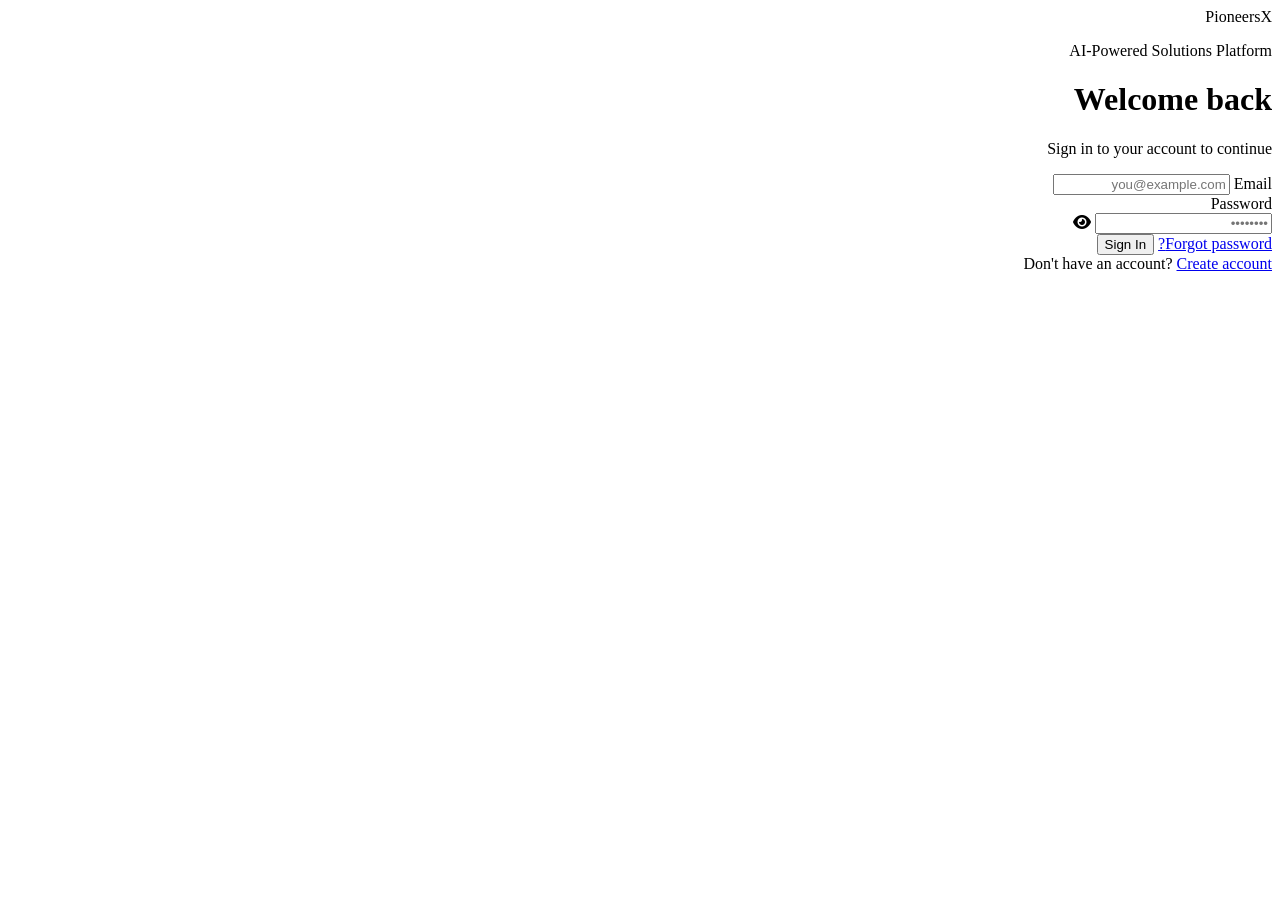
==== dashboard/index.html @ 53d02229 "Include config.js in index.html Added a script tag to include config.js for configuration settings." ====
<!DOCTYPE html>
<html lang="en">
<head>
    <meta charset="UTF-8">
    <meta name="viewport" content="width=device-width, initial-scale=1.0">
    <title>Sign In - PioneersX</title>
    
    <link rel="icon" type="image/svg+xml" href="data:image/svg+xml,%3Csvg xmlns='http://www.w3.org/2000/svg' viewBox='0 0 100 100'%3E%3Ctext x='50' y='80' font-family='Arial Black,sans-serif' font-size='90' font-weight='900' text-anchor='middle' fill='%23ff1e1e'%3EX%3C/text%3E%3C/svg%3E">
    
    <link rel="stylesheet" href="https://cdnjs.cloudflare.com/ajax/libs/font-awesome/6.5.1/css/all.min.css">
    <link rel="stylesheet" href="css/dashboard.css">
</head>
<body>
    <div class="auth-page">
        <div class="auth-container">
            <div class="auth-card">
                <div class="auth-header">
                    <div class="auth-logo">Pioneers<span class="x">X</span></div>
                    <p class="auth-tagline">AI-Powered Solutions Platform</p>
                </div>
                
                <div class="auth-title">
                    <h1>Welcome back</h1>
                    <p>Sign in to your account to continue</p>
                </div>
                
                <div class="alert" id="alert"></div>
                
                <form id="loginForm">
                    <div class="form-group">
                        <label class="form-label">Email</label>
                        <input type="email" class="form-input" id="email" placeholder="you@example.com" required>
                    </div>
                    
                    <div class="form-group">
                        <label class="form-label">Password</label>
                        <div class="input-wrapper">
                            <input type="password" class="form-input" id="password" placeholder="••••••••" required>
                            <span class="input-icon" onclick="togglePassword()">
                                <i class="fas fa-eye" id="eyeIcon"></i>
                            </span>
                        </div>
                    </div>
                    
                    <a href="forgot-password.html" class="forgot-link">Forgot password?</a>
                    
                    <button type="submit" class="btn btn-primary btn-block" id="submitBtn">Sign In</button>
                </form>
                
                <div class="auth-footer">
                    Don't have an account? <a href="register.html">Create account</a>
                </div>
            </div>
        </div>
    </div>
    
    <script src="../config.js"></script>
    <script src="js/api.js"></script>
    <script>
        // 1. Redirect if already logged in
        if (API.isLoggedIn()) {
            window.location.href = 'dashboard.html';
        }
        
        // 2. Password visibility toggle
        function togglePassword() {
            const input = document.getElementById('password');
            const icon = document.getElementById('eyeIcon');
            if (input.type === 'password') {
                input.type = 'text';
                icon.classList.replace('fa-eye', 'fa-eye-slash');
            } else {
                input.type = 'password';
                icon.classList.replace('fa-eye-slash', 'fa-eye');
            }
        }
        
        // 3. Robust Alert display
        function showAlert(message, type = 'error') {
            const alert = document.getElementById('alert');
            alert.className = `alert alert-${type} show`;
            alert.innerHTML = `<i class="fas fa-${type === 'error' ? 'exclamation-circle' : 'check-circle'}"></i> ${message}`;
        }
        
        // 4. Form submission handler
        document.getElementById('loginForm').addEventListener('submit', async (e) => {
            e.preventDefault(); // Stop the page from refreshing
            
            const btn = document.getElementById('submitBtn');
            const emailInput = document.getElementById('email');
            const passwordInput = document.getElementById('password');

            // CRITICAL FIX: Removing spaces and forcing lowercase for the email payload
            const cleanEmail = emailInput.value.trim().toLowerCase();
            const password = passwordInput.value;

            // UI Loading state
            btn.disabled = true;
            btn.innerHTML = '<span class="spinner"></span> Signing in...';
            
            try {
                // Call API using the fixed login method
                const result = await API.login(cleanEmail, password);
                
                if (result.success) {
                    showAlert('Login successful! Redirecting...', 'success');
                    setTimeout(() => window.location.href = 'dashboard.html', 800);
                } else {
                    // Show ACTUAL error from server (e.g., "Account Locked" or "Invalid credentials")
                    showAlert(result.message || 'Invalid email or password');
                    btn.disabled = false;
                    btn.innerHTML = 'Sign In';
                }
            } catch (err) {
                console.error("Critical Login Error:", err);
                showAlert("Connection failed. Please check your internet.");
                btn.disabled = false;
                btn.innerHTML = 'Sign In';
            }
        });
    </script>
</body>
</html>
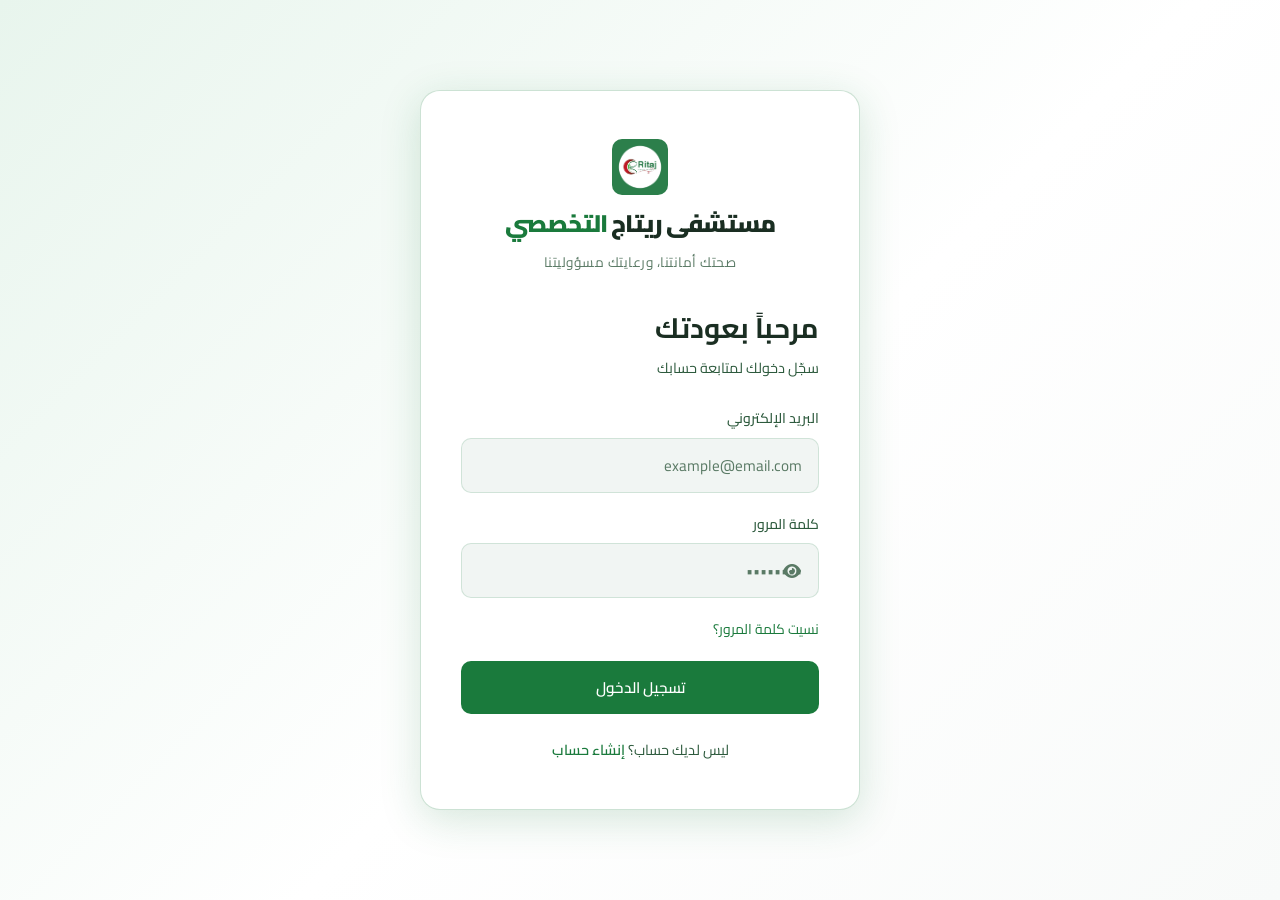
==== commit 34952f6b: "Translate login page to Arabic and update styles" ====
--- a/dashboard/index.html
+++ b/dashboard/index.html
@@ -1,123 +1,125 @@
-<!DOCTYPE html>
-<html lang="en">
-<head>
-    <meta charset="UTF-8">
-    <meta name="viewport" content="width=device-width, initial-scale=1.0">
-    <title>Sign In - PioneersX</title>
-    
-    <link rel="icon" type="image/svg+xml" href="data:image/svg+xml,%3Csvg xmlns='http://www.w3.org/2000/svg' viewBox='0 0 100 100'%3E%3Ctext x='50' y='80' font-family='Arial Black,sans-serif' font-size='90' font-weight='900' text-anchor='middle' fill='%23ff1e1e'%3EX%3C/text%3E%3C/svg%3E">
-    
-    <link rel="stylesheet" href="https://cdnjs.cloudflare.com/ajax/libs/font-awesome/6.5.1/css/all.min.css">
-    <link rel="stylesheet" href="css/dashboard.css">
+<html lang="ar" dir="rtl"><head><style>body {transition: opacity ease-in 0.2s; }
+body[unresolved] {opacity: 0; display: block; overflow: hidden; position: relative; }
+</style>
+<meta charset="UTF-8">
+<meta name="viewport" content="width=device-width, initial-scale=1.0">
+<title>مستشفى ريتاج التخصصي - صحتك أمانتنا، ورعايتك مسؤوليتنا</title>
+
+<link rel="icon" type="image/png" href="../assets/Logo.jpg">
+<link rel="stylesheet" href="https://cdnjs.cloudflare.com/ajax/libs/font-awesome/6.5.1/css/all.min.css">
+<link href="https://fonts.googleapis.com/css2?family=Cairo:wght@400;600;700;900&amp;display=swap" rel="stylesheet">
+<link rel="stylesheet" href="css/dashboard.css">
+<style>body{font-family:'Cairo',sans-serif;}</style>
 </head>
 <body>
-    <div class="auth-page">
-        <div class="auth-container">
-            <div class="auth-card">
-                <div class="auth-header">
-                    <div class="auth-logo">Pioneers<span class="x">X</span></div>
-                    <p class="auth-tagline">AI-Powered Solutions Platform</p>
-                </div>
-                
-                <div class="auth-title">
-                    <h1>Welcome back</h1>
-                    <p>Sign in to your account to continue</p>
-                </div>
-                
-                <div class="alert" id="alert"></div>
-                
-                <form id="loginForm">
-                    <div class="form-group">
-                        <label class="form-label">Email</label>
-                        <input type="email" class="form-input" id="email" placeholder="you@example.com" required>
-                    </div>
-                    
-                    <div class="form-group">
-                        <label class="form-label">Password</label>
-                        <div class="input-wrapper">
-                            <input type="password" class="form-input" id="password" placeholder="••••••••" required>
-                            <span class="input-icon" onclick="togglePassword()">
-                                <i class="fas fa-eye" id="eyeIcon"></i>
-                            </span>
-                        </div>
-                    </div>
-                    
-                    <a href="forgot-password.html" class="forgot-link">Forgot password?</a>
-                    
-                    <button type="submit" class="btn btn-primary btn-block" id="submitBtn">Sign In</button>
-                </form>
-                
-                <div class="auth-footer">
-                    Don't have an account? <a href="register.html">Create account</a>
-                </div>
-            </div>
-        </div>
-    </div>
-    
-    <script src="../config.js"></script>
-    <script src="js/api.js"></script>
-    <script>
-        // 1. Redirect if already logged in
-        if (API.isLoggedIn()) {
-            window.location.href = 'dashboard.html';
-        }
-        
-        // 2. Password visibility toggle
-        function togglePassword() {
-            const input = document.getElementById('password');
-            const icon = document.getElementById('eyeIcon');
-            if (input.type === 'password') {
-                input.type = 'text';
-                icon.classList.replace('fa-eye', 'fa-eye-slash');
-            } else {
-                input.type = 'password';
-                icon.classList.replace('fa-eye-slash', 'fa-eye');
-            }
-        }
-        
-        // 3. Robust Alert display
-        function showAlert(message, type = 'error') {
-            const alert = document.getElementById('alert');
-            alert.className = `alert alert-${type} show`;
-            alert.innerHTML = `<i class="fas fa-${type === 'error' ? 'exclamation-circle' : 'check-circle'}"></i> ${message}`;
-        }
-        
-        // 4. Form submission handler
-        document.getElementById('loginForm').addEventListener('submit', async (e) => {
-            e.preventDefault(); // Stop the page from refreshing
-            
-            const btn = document.getElementById('submitBtn');
-            const emailInput = document.getElementById('email');
-            const passwordInput = document.getElementById('password');
+<div class="auth-page">
+<div class="auth-container">
+<div class="auth-card">
+<div class="auth-header">
+<img src="../assets/Logo.jpg" alt="ريتاج" style="height:56px;object-fit:contain;margin-bottom:10px;border-radius:10px;">
+<div class="auth-logo" style="font-size:1.5rem;">مستشفى ريتاج <span class="x">التخصصي</span></div>
+<p class="auth-tagline">صحتك أمانتنا، ورعايتك مسؤوليتنا</p>
+</div>
 
-            // CRITICAL FIX: Removing spaces and forcing lowercase for the email payload
-            const cleanEmail = emailInput.value.trim().toLowerCase();
-            const password = passwordInput.value;
+<div class="auth-title">
+<h1>مرحباً بعودتك</h1>
+<p>سجّل دخولك لمتابعة حسابك</p>
+</div>
 
-            // UI Loading state
-            btn.disabled = true;
-            btn.innerHTML = '<span class="spinner"></span> Signing in...';
-            
-            try {
-                // Call API using the fixed login method
-                const result = await API.login(cleanEmail, password);
-                
-                if (result.success) {
-                    showAlert('Login successful! Redirecting...', 'success');
-                    setTimeout(() => window.location.href = 'dashboard.html', 800);
-                } else {
-                    // Show ACTUAL error from server (e.g., "Account Locked" or "Invalid credentials")
-                    showAlert(result.message || 'Invalid email or password');
-                    btn.disabled = false;
-                    btn.innerHTML = 'Sign In';
-                }
-            } catch (err) {
-                console.error("Critical Login Error:", err);
-                showAlert("Connection failed. Please check your internet.");
-                btn.disabled = false;
-                btn.innerHTML = 'Sign In';
-            }
-        });
-    </script>
-</body>
-</html>
+<div class="alert" id="alert"></div>
+
+<form id="loginForm">
+<div class="form-group">
+<label class="form-label">البريد الإلكتروني</label>
+<input type="email" class="form-input" id="email" placeholder="example@email.com" required>
+</div>
+
+<div class="form-group">
+<label class="form-label">كلمة المرور</label>
+<div class="input-wrapper">
+<input type="password" class="form-input" id="password" placeholder="••••••••" required>
+<span class="input-icon" onclick="togglePassword()">
+<i class="fas fa-eye" id="eyeIcon"></i>
+</span>
+</div>
+</div>
+
+<a href="forgot-password.html" class="forgot-link">نسيت كلمة المرور؟</a>
+
+<button type="submit" class="btn btn-primary btn-block" id="submitBtn">تسجيل الدخول</button>
+</form>
+
+<div class="auth-footer">
+ليس لديك حساب؟ <a href="register.html">إنشاء حساب</a>
+</div>
+</div>
+</div>
+</div>
+
+<script src="../config.js"></script>
+<script src="js/api.js"></script>
+<script>
+// 1. Redirect if already logged in
+if (API.isLoggedIn()) {
+window.location.href = 'dashboard.html';
+}
+
+// 2. Password visibility toggle
+function togglePassword() {
+const input = document.getElementById('password');
+const icon = document.getElementById('eyeIcon');
+if (input.type === 'password') {
+input.type = 'text';
+icon.classList.replace('fa-eye', 'fa-eye-slash');
+} else {
+input.type = 'password';
+icon.classList.replace('fa-eye-slash', 'fa-eye');
+}
+}
+
+// 3. Robust Alert display
+function showAlert(message, type = 'error') {
+const alert = document.getElementById('alert');
+alert.className = `alert alert-${type} show`;
+alert.innerHTML = `<i class="fas fa-${type === 'error' ? 'exclamation-circle' : 'check-circle'}"></i> ${message}`;
+}
+
+// 4. Form submission handler
+document.getElementById('loginForm').addEventListener('submit', async (e) => {
+e.preventDefault(); // Stop the page from refreshing
+
+const btn = document.getElementById('submitBtn');
+const emailInput = document.getElementById('email');
+const passwordInput = document.getElementById('password');
+
+// CRITICAL FIX: Removing spaces and forcing lowercase for the email payload
+const cleanEmail = emailInput.value.trim().toLowerCase();
+const password = passwordInput.value;
+
+// UI Loading state
+btn.disabled = true;
+btn.innerHTML = '<span class="spinner"></span> جارِ تسجيل الدخول...';
+
+try {
+// Call API using the fixed login method
+const result = await API.login(cleanEmail, password);
+
+if (result.success) {
+showAlert('تم تسجيل الدخول بنجاح! جارِ التحويل...', 'success');
+setTimeout(() => window.location.href = 'dashboard.html', 800);
+} else {
+// Show ACTUAL error from server (e.g., "Account Locked" or "Invalid credentials")
+showAlert(result.message || 'البريد الإلكتروني أو كلمة المرور غير صحيحة');
+btn.disabled = false;
+btn.innerHTML = 'تسجيل الدخول';
+}
+} catch (err) {
+console.error("Critical Login Error:", err);
+showAlert("حدث خطأ في الاتصال. تحقق من الإنترنت.");
+btn.disabled = false;
+btn.innerHTML = 'تسجيل الدخول';
+}
+});
+</script>
+
+</body></html>
--- a/dashboard/css/dashboard.css
+++ b/dashboard/css/dashboard.css
@@ -0,0 +1,1265 @@
+/* ===================================
+   PIONEERSX DASHBOARD V2
+   ChatGPT/Claude Inspired Design
+   =================================== */
+
+@import url('https://fonts.googleapis.com/css2?family=Inter:wght@300;400;500;600;700;800;900&display=swap');
+
+:root {
+    /* Brand Colors — Ritaj Hospital (green/red medical theme) */
+    --primary: #1a7a3c;
+    --primary-dark: #145e2e;
+    --primary-light: #2fa860;
+    --primary-glow: rgba(26, 122, 60, 0.35);
+    
+    /* Background Layers */
+    --bg-primary: #f8faf9;
+    --bg-secondary: #ffffff;
+    --bg-tertiary: #f1f5f3;
+    --bg-elevated: #ffffff;
+    --bg-hover: #e8f5ed;
+    --bg-active: #dcefe3;
+    
+    /* Text Colors */
+    --text-primary: #1a2e22;
+    --text-secondary: #2d5a3d;
+    --text-muted: #5a7a65;
+    --text-disabled: #a9c2b0;
+    
+    /* Borders */
+    --border: rgba(26, 122, 60, 0.15);
+    --border-light: rgba(26, 122, 60, 0.22);
+    --border-focus: var(--primary);
+    
+    /* Status Colors */
+    --success: #22c55e;
+    --warning: #eab308;
+    --error: #c0392b;
+    --info: #3b82f6;
+    
+    /* Layout */
+    --sidebar-width: 260px;
+    --header-height: 56px;
+    
+    /* Radius */
+    --radius-xs: 4px;
+    --radius-sm: 6px;
+    --radius-md: 10px;
+    --radius-lg: 14px;
+    --radius-xl: 20px;
+    --radius-full: 9999px;
+    
+    /* Shadows */
+    --shadow-sm: 0 2px 8px rgba(26, 122, 60, 0.08);
+    --shadow-md: 0 4px 20px rgba(26, 122, 60, 0.12);
+    --shadow-lg: 0 10px 40px rgba(26, 122, 60, 0.18);
+    --shadow-glow: 0 0 40px var(--primary-glow);
+    
+    /* Transitions */
+    --transition-fast: 0.15s ease;
+    --transition-normal: 0.25s ease;
+    --transition-slow: 0.4s ease;
+}
+
+/* Reset & Base */
+*, *::before, *::after {
+    margin: 0;
+    padding: 0;
+    box-sizing: border-box;
+}
+
+html {
+    scroll-behavior: smooth;
+    -webkit-font-smoothing: antialiased;
+    -moz-osx-font-smoothing: grayscale;
+}
+
+body {
+    font-family: 'Inter', -apple-system, BlinkMacSystemFont, 'Segoe UI', sans-serif;
+    background: var(--bg-primary);
+    color: var(--text-primary);
+    line-height: 1.6;
+    min-height: 100vh;
+    overflow-x: hidden;
+}
+
+/* Custom Scrollbar */
+::-webkit-scrollbar { width: 6px; height: 6px; }
+::-webkit-scrollbar-track { background: transparent; }
+::-webkit-scrollbar-thumb { background: var(--bg-active); border-radius: 3px; }
+::-webkit-scrollbar-thumb:hover { background: var(--text-muted); }
+
+/* Links */
+a { color: inherit; text-decoration: none; transition: color var(--transition-fast); }
+
+/* Selection */
+::selection { background: var(--primary); color: white; }
+
+/* ===================================
+   DASHBOARD LAYOUT
+   =================================== */
+.app {
+    display: flex;
+    min-height: 100vh;
+}
+
+/* Sidebar */
+.sidebar {
+    width: var(--sidebar-width);
+    background: var(--bg-secondary);
+    border-right: 1px solid var(--border);
+    display: flex;
+    flex-direction: column;
+    position: fixed;
+    left: 0;
+    top: 0;
+    height: 100vh;
+    z-index: 100;
+    transition: transform var(--transition-normal);
+}
+
+.sidebar.collapsed {
+    transform: translateX(-100%);
+}
+
+/* Sidebar Header */
+.sidebar-header {
+    padding: 16px 20px;
+    border-bottom: 1px solid var(--border);
+    display: flex;
+    align-items: center;
+    justify-content: space-between;
+    min-height: var(--header-height);
+}
+
+.sidebar-brand {
+    display: flex;
+    align-items: center;
+    gap: 0;
+}
+
+.brand-logo {
+    display: none !important;
+}
+
+.brand-text {
+    font-size: 1.5rem;
+    font-weight: 700;
+    letter-spacing: -0.3px;
+}
+
+.brand-text .x {
+    color: var(--primary);
+}
+
+.sidebar-close {
+    width: 32px;
+    height: 32px;
+    display: none;
+    align-items: center;
+    justify-content: center;
+    background: var(--bg-elevated);
+    border: none;
+    border-radius: var(--radius-sm);
+    color: var(--text-secondary);
+    cursor: pointer;
+}
+
+.sidebar-close:hover {
+    background: var(--bg-hover);
+    color: var(--text-primary);
+}
+
+/* Sidebar Navigation */
+.sidebar-nav {
+    flex: 1;
+    padding: 16px 12px;
+    overflow-y: auto;
+}
+
+.nav-group {
+    margin-bottom: 24px;
+}
+
+.nav-group-title {
+    font-size: 0.7rem;
+    font-weight: 600;
+    text-transform: uppercase;
+    letter-spacing: 0.8px;
+    color: var(--text-muted);
+    padding: 0 12px;
+    margin-bottom: 8px;
+}
+
+.nav-item {
+    display: flex;
+    align-items: center;
+    gap: 12px;
+    padding: 10px 12px;
+    border-radius: var(--radius-md);
+    color: var(--text-secondary);
+    font-size: 0.9rem;
+    font-weight: 500;
+    transition: all var(--transition-fast);
+    margin-bottom: 2px;
+}
+
+.nav-item:hover {
+    background: var(--bg-elevated);
+    color: var(--text-primary);
+}
+
+.nav-item.active {
+    background: var(--bg-elevated);
+    color: var(--primary);
+}
+
+.nav-item i {
+    width: 20px;
+    font-size: 1rem;
+    text-align: center;
+    opacity: 0.8;
+}
+
+.nav-item.active i {
+    opacity: 1;
+}
+
+.nav-badge {
+    margin-left: auto;
+    background: var(--primary);
+    color: white;
+    font-size: 0.65rem;
+    font-weight: 600;
+    padding: 2px 8px;
+    border-radius: var(--radius-full);
+}
+
+/* Sidebar Footer */
+.sidebar-footer {
+    padding: 16px;
+    border-top: 1px solid var(--border);
+}
+
+.user-menu {
+    display: flex;
+    align-items: center;
+    gap: 12px;
+    padding: 10px 12px;
+    background: var(--bg-elevated);
+    border-radius: var(--radius-md);
+    cursor: pointer;
+    transition: background var(--transition-fast);
+}
+
+.user-menu:hover {
+    background: var(--bg-hover);
+}
+
+.user-avatar {
+    width: 36px;
+    height: 36px;
+    background: linear-gradient(135deg, var(--primary), #2fa860);
+    border-radius: var(--radius-full);
+    display: flex;
+    align-items: center;
+    justify-content: center;
+    font-weight: 700;
+    font-size: 0.9rem;
+    color: white;
+    flex-shrink: 0;
+}
+
+.user-details {
+    flex: 1;
+    min-width: 0;
+}
+
+.user-name {
+    font-size: 0.875rem;
+    font-weight: 600;
+    white-space: nowrap;
+    overflow: hidden;
+    text-overflow: ellipsis;
+}
+
+.user-email {
+    font-size: 0.75rem;
+    color: var(--text-muted);
+    whitespace: nowrap;
+    overflow: hidden;
+    text-overflow: ellipsis;
+}
+
+.user-menu-icon {
+    color: var(--text-muted);
+    font-size: 0.8rem;
+}
+
+/* Main Content Area */
+.main {
+    flex: 1;
+    margin-left: var(--sidebar-width);
+    display: flex;
+    flex-direction: column;
+    min-height: 100vh;
+    transition: margin-left var(--transition-normal);
+}
+
+.sidebar.collapsed + .main {
+    margin-left: 0;
+}
+
+/* Header */
+.header {
+    height: var(--header-height);
+    background: var(--bg-secondary);
+    border-bottom: 1px solid var(--border);
+    display: flex;
+    align-items: center;
+    justify-content: space-between;
+    padding: 0 24px;
+    position: sticky;
+    top: 0;
+    z-index: 50;
+}
+
+.header-left {
+    display: flex;
+    align-items: center;
+    gap: 16px;
+}
+
+.menu-toggle {
+    display: none;
+    width: 36px;
+    height: 36px;
+    align-items: center;
+    justify-content: center;
+    background: transparent;
+    border: none;
+    border-radius: var(--radius-sm);
+    color: var(--text-primary);
+    cursor: pointer;
+    transition: background var(--transition-fast);
+}
+
+.menu-toggle:hover {
+    background: var(--bg-elevated);
+}
+
+.page-title {
+    font-size: 1rem;
+    font-weight: 600;
+}
+
+.header-right {
+    display: flex;
+    align-items: center;
+    gap: 8px;
+}
+
+.header-btn {
+    width: 36px;
+    height: 36px;
+    display: flex;
+    align-items: center;
+    justify-content: center;
+    background: transparent;
+    border: none;
+    border-radius: var(--radius-sm);
+    color: var(--text-secondary);
+    cursor: pointer;
+    transition: all var(--transition-fast);
+    position: relative;
+}
+
+.header-btn:hover {
+    background: var(--bg-elevated);
+    color: var(--text-primary);
+}
+
+.header-btn .badge {
+    position: absolute;
+    top: 4px;
+    right: 4px;
+    width: 8px;
+    height: 8px;
+    background: var(--primary);
+    border-radius: var(--radius-full);
+}
+
+/* Content */
+.content {
+    flex: 1;
+    padding: 28px;
+    max-width: 1200px;
+    width: 100%;
+    margin: 0 auto;
+}
+
+/* Welcome Section */
+.welcome {
+    margin-bottom: 32px;
+}
+
+.welcome-title {
+    font-size: 1.75rem;
+    font-weight: 700;
+    margin-bottom: 8px;
+    display: flex;
+    align-items: center;
+    gap: 12px;
+}
+
+.welcome-subtitle {
+    color: var(--text-secondary);
+    font-size: 0.95rem;
+}
+
+/* Stats Grid */
+.stats-grid {
+    display: grid;
+    grid-template-columns: repeat(3, 1fr);
+    gap: 20px;
+    margin-bottom: 28px;
+}
+
+.stat-card {
+    background: var(--bg-secondary);
+    border: 1px solid var(--border);
+    border-radius: var(--radius-lg);
+    padding: 22px;
+    transition: all var(--transition-fast);
+}
+
+.stat-card:hover {
+    border-color: var(--border-light);
+    transform: translateY(-2px);
+}
+
+.stat-header {
+    display: flex;
+    align-items: center;
+    justify-content: space-between;
+    margin-bottom: 14px;
+}
+
+.stat-icon {
+    width: 42px;
+    height: 42px;
+    background: rgba(26, 122, 60, 0.1);
+    border-radius: var(--radius-md);
+    display: flex;
+    align-items: center;
+    justify-content: center;
+    color: var(--primary);
+    font-size: 1.1rem;
+}
+
+.stat-icon.green { background: rgba(34, 197, 94, 0.1); color: var(--success); }
+.stat-icon.yellow { background: rgba(234, 179, 8, 0.1); color: var(--warning); }
+.stat-icon.blue { background: rgba(59, 130, 246, 0.1); color: var(--info); }
+
+.stat-value {
+    font-size: 1.75rem;
+    font-weight: 700;
+    margin-bottom: 4px;
+}
+
+.stat-label {
+    font-size: 0.85rem;
+    color: var(--text-secondary);
+}
+
+/* Cards */
+.card {
+    background: var(--bg-secondary);
+    border: 1px solid var(--border);
+    border-radius: var(--radius-lg);
+    margin-bottom: 24px;
+    overflow: hidden;
+}
+
+.card-header {
+    padding: 18px 22px;
+    border-bottom: 1px solid var(--border);
+    display: flex;
+    align-items: center;
+    justify-content: space-between;
+}
+
+.card-title {
+    font-size: 0.95rem;
+    font-weight: 600;
+    display: flex;
+    align-items: center;
+    gap: 10px;
+}
+
+.card-title i {
+    color: var(--primary);
+    font-size: 1rem;
+}
+
+.card-body {
+    padding: 22px;
+}
+
+/* Quick Actions Grid */
+.actions-grid {
+    display: grid;
+    grid-template-columns: repeat(4, 1fr);
+    gap: 16px;
+}
+
+.action-card {
+    background: var(--bg-tertiary);
+    border: 1px solid var(--border);
+    border-radius: var(--radius-md);
+    padding: 20px 16px;
+    text-align: center;
+    cursor: pointer;
+    transition: all var(--transition-fast);
+}
+
+.action-card:hover {
+    background: var(--bg-hover);
+    border-color: var(--primary);
+    transform: translateY(-3px);
+    box-shadow: 0 10px 30px rgba(0, 0, 0, 0.3);
+}
+
+.action-icon {
+    width: 48px;
+    height: 48px;
+    background: rgba(26, 122, 60, 0.1);
+    border-radius: var(--radius-md);
+    display: flex;
+    align-items: center;
+    justify-content: center;
+    margin: 0 auto 14px;
+    color: var(--primary);
+    font-size: 1.25rem;
+    transition: all var(--transition-fast);
+}
+
+.action-card:hover .action-icon {
+    background: var(--primary);
+    color: white;
+}
+
+.action-title {
+    font-size: 0.9rem;
+    font-weight: 600;
+    margin-bottom: 4px;
+}
+
+.action-desc {
+    font-size: 0.75rem;
+    color: var(--text-muted);
+}
+
+/* Product Cards */
+.products-grid {
+    display: grid;
+    grid-template-columns: repeat(2, 1fr);
+    gap: 20px;
+}
+
+.product-card {
+    background: linear-gradient(135deg, var(--bg-tertiary) 0%, var(--bg-secondary) 100%);
+    border: 1px solid var(--border);
+    border-radius: var(--radius-lg);
+    padding: 26px;
+    position: relative;
+    overflow: hidden;
+    transition: all var(--transition-normal);
+}
+
+.product-card::before {
+    content: '';
+    position: absolute;
+    top: 0;
+    left: 0;
+    right: 0;
+    height: 3px;
+    background: linear-gradient(90deg, var(--primary), #ff6b6b);
+    opacity: 0;
+    transition: opacity var(--transition-fast);
+}
+
+.product-card:hover {
+    border-color: var(--primary);
+    transform: translateY(-5px);
+    box-shadow: var(--shadow-lg);
+}
+
+.product-card:hover::before {
+    opacity: 1;
+}
+
+.product-header {
+    display: flex;
+    align-items: center;
+    justify-content: space-between;
+    margin-bottom: 14px;
+}
+
+.product-icon {
+    width: 48px;
+    height: 48px;
+    background: var(--bg-primary);
+    border-radius: var(--radius-md);
+    display: flex;
+    align-items: center;
+    justify-content: center;
+    font-size: 1.3rem;
+    color: var(--primary);
+}
+
+.product-badge {
+    background: var(--primary);
+    color: white;
+    font-size: 0.65rem;
+    font-weight: 600;
+    padding: 4px 10px;
+    border-radius: var(--radius-full);
+    text-transform: uppercase;
+    letter-spacing: 0.3px;
+}
+
+.product-name {
+    font-size: 1.25rem;
+    font-weight: 700;
+    margin-bottom: 8px;
+}
+
+.product-name .x {
+    color: var(--primary);
+}
+
+.product-desc {
+    font-size: 0.875rem;
+    color: var(--text-secondary);
+    margin-bottom: 18px;
+    line-height: 1.6;
+}
+
+.product-features {
+    display: flex;
+    flex-wrap: wrap;
+    gap: 8px;
+    margin-bottom: 20px;
+}
+
+.product-feature {
+    background: var(--bg-primary);
+    padding: 5px 12px;
+    border-radius: var(--radius-sm);
+    font-size: 0.75rem;
+    color: var(--text-secondary);
+}
+
+.product-footer {
+    display: flex;
+    align-items: center;
+    justify-content: space-between;
+}
+
+.product-price {
+    display: flex;
+    align-items: baseline;
+    gap: 2px;
+    line-height: 1;
+}
+
+.price-small {
+    font-size: 1rem;
+    color: var(--text-muted);
+    font-weight: 500;
+}
+
+.price-big {
+    font-size: 2.8rem;
+    color: var(--primary);
+    font-weight: 800;
+    margin: 0 2px;
+    line-height: 1;
+}
+
+/* Form Elements */
+.form-group {
+    margin-bottom: 20px;
+}
+
+.form-label {
+    display: block;
+    font-size: 0.875rem;
+    font-weight: 500;
+    color: var(--text-secondary);
+    margin-bottom: 8px;
+}
+
+.form-input {
+    width: 100%;
+    padding: 12px 16px;
+    background: var(--bg-tertiary);
+    border: 1px solid var(--border);
+    border-radius: var(--radius-md);
+    color: var(--text-primary);
+    font-size: 0.95rem;
+    font-family: inherit;
+    transition: all var(--transition-fast);
+}
+
+.form-input:hover {
+    border-color: var(--border-light);
+}
+
+.form-input:focus {
+    outline: none;
+    border-color: var(--primary);
+    box-shadow: 0 0 0 3px rgba(26, 122, 60, 0.15);
+}
+
+.form-input::placeholder {
+    color: var(--text-muted);
+}
+
+.form-input:disabled {
+    opacity: 0.5;
+    cursor: not-allowed;
+}
+
+.form-row {
+    display: grid;
+    grid-template-columns: 1fr 1fr;
+    gap: 12px;
+}
+
+.input-wrapper {
+    position: relative;
+}
+
+.input-icon {
+    position: absolute;
+    right: 14px;
+    top: 50%;
+    transform: translateY(-50%);
+    color: var(--text-muted);
+    cursor: pointer;
+    padding: 4px;
+    transition: color var(--transition-fast);
+}
+
+.input-icon:hover {
+    color: var(--text-primary);
+}
+
+/* Buttons */
+.btn {
+    display: inline-flex;
+    align-items: center;
+    justify-content: center;
+    gap: 8px;
+    padding: 12px 24px;
+    border-radius: var(--radius-md);
+    font-size: 0.95rem;
+    font-weight: 600;
+    font-family: inherit;
+    cursor: pointer;
+    transition: all var(--transition-fast);
+    border: none;
+    text-decoration: none;
+    white-space: nowrap;
+}
+
+.btn-primary {
+    background: var(--primary);
+    color: white;
+}
+
+.btn-primary:hover:not(:disabled) {
+    background: var(--primary-dark);
+    box-shadow: var(--shadow-glow);
+    transform: translateY(-1px);
+}
+
+.btn-primary:active {
+    transform: translateY(0);
+}
+
+.btn-primary:disabled {
+    opacity: 0.5;
+    cursor: not-allowed;
+    transform: none;
+    box-shadow: none;
+}
+
+.btn-secondary {
+    background: var(--bg-elevated);
+    color: var(--text-primary);
+    border: 1px solid var(--border);
+}
+
+.btn-secondary:hover:not(:disabled) {
+    background: var(--bg-hover);
+    border-color: var(--border-light);
+}
+
+.btn-ghost {
+    background: transparent;
+    color: var(--text-secondary);
+}
+
+.btn-ghost:hover {
+    background: var(--bg-elevated);
+    color: var(--text-primary);
+}
+
+.btn-block { width: 100%; }
+.btn-sm { padding: 8px 16px; font-size: 0.875rem; }
+
+/* Alert Messages */
+.alert {
+    padding: 14px 16px;
+    border-radius: var(--radius-md);
+    font-size: 0.9rem;
+    display: none;
+    align-items: center;
+    gap: 10px;
+    margin-bottom: 20px;
+}
+
+.alert.show { display: flex; }
+
+.alert-error {
+    background: rgba(239, 68, 68, 0.1);
+    border: 1px solid rgba(239, 68, 68, 0.2);
+    color: #fca5a5;
+}
+
+.alert-success {
+    background: rgba(34, 197, 94, 0.1);
+    border: 1px solid rgba(34, 197, 94, 0.2);
+    color: #86efac;
+}
+
+/* Profile */
+.profile-header {
+    display: flex;
+    align-items: center;
+    gap: 24px;
+    margin-bottom: 32px;
+}
+
+.profile-avatar {
+    width: 90px;
+    height: 90px;
+    background: linear-gradient(135deg, var(--primary), #ff6b6b);
+    border-radius: var(--radius-full);
+    display: flex;
+    align-items: center;
+    justify-content: center;
+    font-size: 2rem;
+    font-weight: 700;
+    color: white;
+}
+
+.profile-info h1 {
+    font-size: 1.5rem;
+    font-weight: 700;
+    margin-bottom: 4px;
+}
+
+.profile-info p {
+    color: var(--text-secondary);
+    font-size: 0.95rem;
+}
+
+.profile-badges {
+    display: flex;
+    gap: 8px;
+    margin-top: 10px;
+}
+
+.profile-badge {
+    background: var(--bg-elevated);
+    padding: 4px 12px;
+    border-radius: var(--radius-full);
+    font-size: 0.75rem;
+    color: var(--text-secondary);
+}
+
+.profile-badge.verified {
+    background: rgba(34, 197, 94, 0.1);
+    color: var(--success);
+}
+
+.profile-grid {
+    display: grid;
+    grid-template-columns: repeat(2, 1fr);
+    gap: 24px;
+}
+
+/* Empty State */
+.empty-state {
+    text-align: center;
+    padding: 48px 24px;
+}
+
+.empty-state-icon {
+    width: 64px;
+    height: 64px;
+    background: var(--bg-elevated);
+    border-radius: var(--radius-full);
+    display: flex;
+    align-items: center;
+    justify-content: center;
+    margin: 0 auto 20px;
+    color: var(--text-muted);
+    font-size: 1.5rem;
+}
+
+.empty-state-title {
+    font-size: 1.1rem;
+    font-weight: 600;
+    margin-bottom: 8px;
+}
+
+.empty-state-desc {
+    color: var(--text-muted);
+    font-size: 0.9rem;
+    margin-bottom: 20px;
+}
+
+/* Spinner */
+.spinner {
+    width: 20px;
+    height: 20px;
+    border: 2px solid var(--border);
+    border-top-color: var(--primary);
+    border-radius: var(--radius-full);
+    animation: spin 0.8s linear infinite;
+}
+
+@keyframes spin {
+    to { transform: rotate(360deg); }
+}
+
+/* Overlay */
+.overlay {
+    display: none;
+    position: fixed;
+    inset: 0;
+    background: rgba(0, 0, 0, 0.7);
+    backdrop-filter: blur(4px);
+    z-index: 99;
+}
+
+.overlay.show {
+    display: block;
+}
+
+/* Logout Modal Popup */
+.modal-overlay {
+    position: fixed;
+    inset: 0;
+    background: rgba(0, 0, 0, 0.8);
+    backdrop-filter: blur(8px);
+    display: none;
+    align-items: center;
+    justify-content: center;
+    z-index: 9999;
+    animation: fadeIn 0.2s ease;
+}
+
+.modal-overlay.show {
+    display: flex;
+}
+
+.modal-content {
+    background: var(--bg-secondary);
+    border: 1px solid var(--border-light);
+    border-radius: var(--radius-xl);
+    padding: 32px;
+    max-width: 400px;
+    width: 90%;
+    box-shadow: var(--shadow-lg);
+    animation: slideUp 0.3s ease;
+}
+
+.modal-icon {
+    width: 56px;
+    height: 56px;
+    background: rgba(26, 122, 60, 0.1);
+    border-radius: var(--radius-full);
+    display: flex;
+    align-items: center;
+    justify-content: center;
+    margin: 0 auto 20px;
+    font-size: 1.5rem;
+    color: var(--primary);
+}
+
+.modal-title {
+    font-size: 1.3rem;
+    font-weight: 700;
+    text-align: center;
+    margin-bottom: 12px;
+}
+
+.modal-text {
+    color: var(--text-secondary);
+    text-align: center;
+    margin-bottom: 28px;
+    font-size: 0.95rem;
+    line-height: 1.6;
+}
+
+.modal-actions {
+    display: flex;
+    gap: 12px;
+}
+
+@keyframes fadeIn {
+    from { opacity: 0; }
+    to { opacity: 1; }
+}
+
+@keyframes slideUp {
+    from { transform: translateY(20px); opacity: 0; }
+    to { transform: translateY(0); opacity: 1; }
+}
+
+/* Notification Dropdown */
+.notification-dropdown {
+    position: absolute;
+    top: 60px;
+    right: 20px;
+    width: 320px;
+    background: var(--bg-secondary);
+    border: 1px solid var(--border);
+    border-radius: 12px;
+    box-shadow: 0 8px 24px rgba(0,0,0,0.4);
+    display: none;
+    z-index: 1000;
+}
+
+.notification-dropdown.show {
+    display: block;
+}
+
+.notification-header {
+    padding: 16px;
+    border-bottom: 1px solid var(--border);
+    font-weight: 600;
+    font-size: 1rem;
+}
+
+.notification-body {
+    padding: 16px;
+    text-align: center;
+    color: var(--text-muted);
+}
+
+.notification-empty {
+    padding: 32px 16px;
+}
+
+.notification-empty i {
+    font-size: 3rem;
+    color: var(--text-muted);
+    margin-bottom: 12px;
+    opacity: 0.5;
+}
+
+/* ===================================
+   RESPONSIVE
+   =================================== */
+@media (max-width: 1024px) {
+    .sidebar {
+        transform: translateX(-100%);
+    }
+    
+    .sidebar.open {
+        transform: translateX(0);
+    }
+    
+    .sidebar-close {
+        display: flex;
+    }
+    
+    .main {
+        margin-left: 0;
+    }
+    
+    .menu-toggle {
+        display: flex;
+    }
+    
+    .stats-grid {
+        grid-template-columns: repeat(2, 1fr);
+    }
+    
+    .actions-grid {
+        grid-template-columns: repeat(2, 1fr);
+    }
+    
+    .profile-grid {
+        grid-template-columns: 1fr;
+    }
+}
+
+@media (max-width: 768px) {
+    .content {
+        padding: 20px;
+    }
+    
+    .stats-grid {
+        grid-template-columns: 1fr;
+    }
+    
+    .products-grid {
+        grid-template-columns: 1fr;
+    }
+    
+    .actions-grid {
+        grid-template-columns: repeat(2, 1fr);
+    }
+    
+    .form-row {
+        grid-template-columns: 1fr;
+    }
+    
+    .welcome-title {
+        font-size: 1.4rem;
+    }
+    
+    .profile-header {
+        flex-direction: column;
+        text-align: center;
+    }
+}
+
+@media (max-width: 480px) {
+    .actions-grid {
+        grid-template-columns: 1fr;
+    }
+    
+    .header {
+        padding: 0 16px;
+    }
+    
+    .content {
+        padding: 16px;
+    }
+}
+
+
+/* ===================================
+   AUTH PAGES (Login, Register, etc.)
+   =================================== */
+.auth-page {
+    min-height: 100vh;
+    display: flex;
+    align-items: center;
+    justify-content: center;
+    background: linear-gradient(135deg, #e8f5ed 0%, #ffffff 55%, #f8faf9 100%);
+    padding: 20px;
+}
+
+.auth-container {
+    width: 100%;
+    max-width: 440px;
+}
+
+.auth-card {
+    background: var(--bg-secondary);
+    border: 1px solid var(--border-light);
+    border-radius: var(--radius-xl);
+    padding: 48px 40px;
+    box-shadow: var(--shadow-lg);
+}
+
+.auth-header {
+    text-align: center;
+    margin-bottom: 32px;
+}
+
+.auth-logo {
+    font-size: 2.5rem;
+    font-weight: 900;
+    letter-spacing: -1px;
+    margin-bottom: 8px;
+}
+
+.auth-logo .x {
+    color: var(--primary);
+}
+
+.auth-tagline {
+    color: var(--text-muted);
+    font-size: 0.85rem;
+    letter-spacing: 0.5px;
+}
+
+.auth-title {
+    margin-bottom: 28px;
+}
+
+.auth-title h1 {
+    font-size: 1.75rem;
+    font-weight: 700;
+    margin-bottom: 6px;
+}
+
+.auth-title p {
+    color: var(--text-secondary);
+    font-size: 0.9rem;
+}
+
+.forgot-link {
+    display: inline-block;
+    color: var(--primary);
+    font-size: 0.875rem;
+    margin-bottom: 20px;
+    transition: color var(--transition-fast);
+}
+
+.forgot-link:hover {
+    color: var(--primary-light);
+    text-decoration: underline;
+}
+
+.auth-footer {
+    text-align: center;
+    margin-top: 24px;
+    color: var(--text-secondary);
+    font-size: 0.9rem;
+}
+
+.auth-footer a {
+    color: var(--primary);
+    font-weight: 600;
+    transition: color var(--transition-fast);
+}
+
+.auth-footer a:hover {
+    color: var(--primary-light);
+}
+
+@media (max-width: 480px) {
+    .auth-card {
+        padding: 36px 28px;
+    }
+    
+    .auth-logo {
+        font-size: 2rem;
+    }
+    
+    .auth-title h1 {
+        font-size: 1.5rem;
+    }
+}
